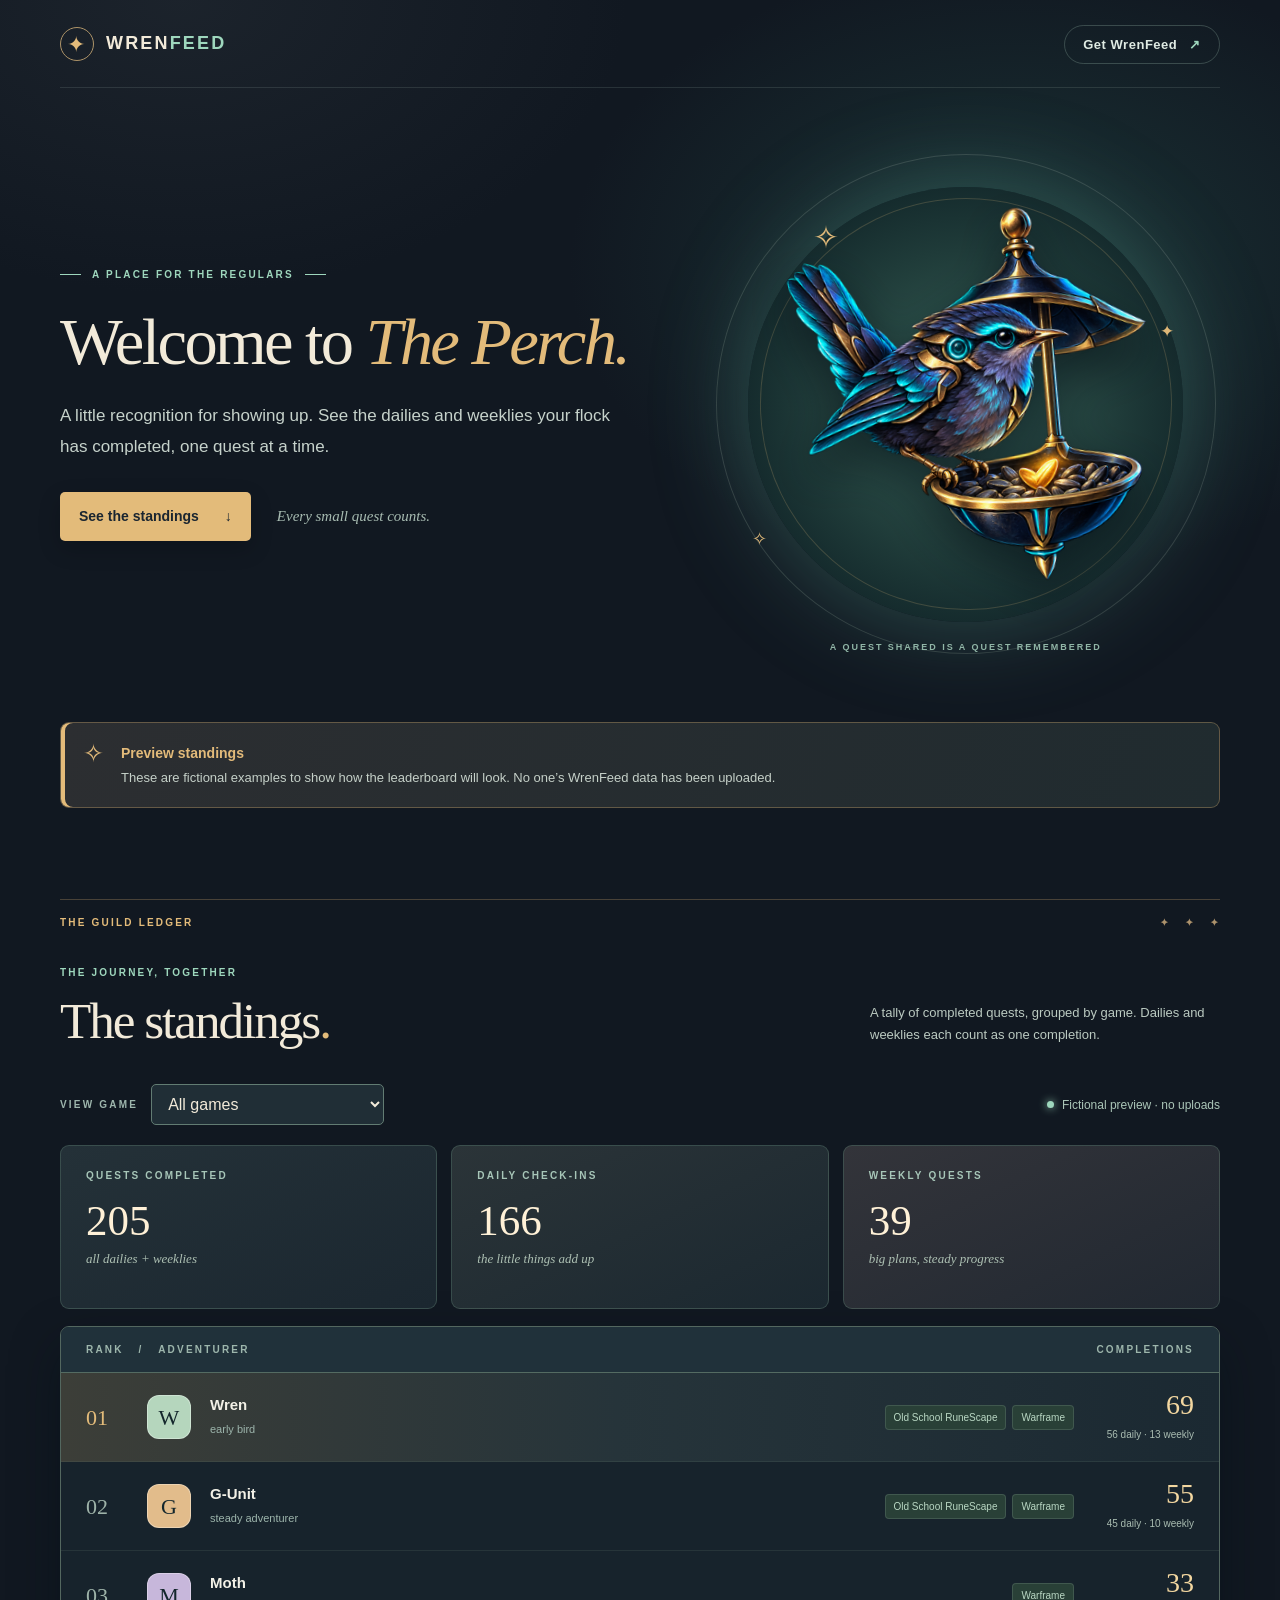
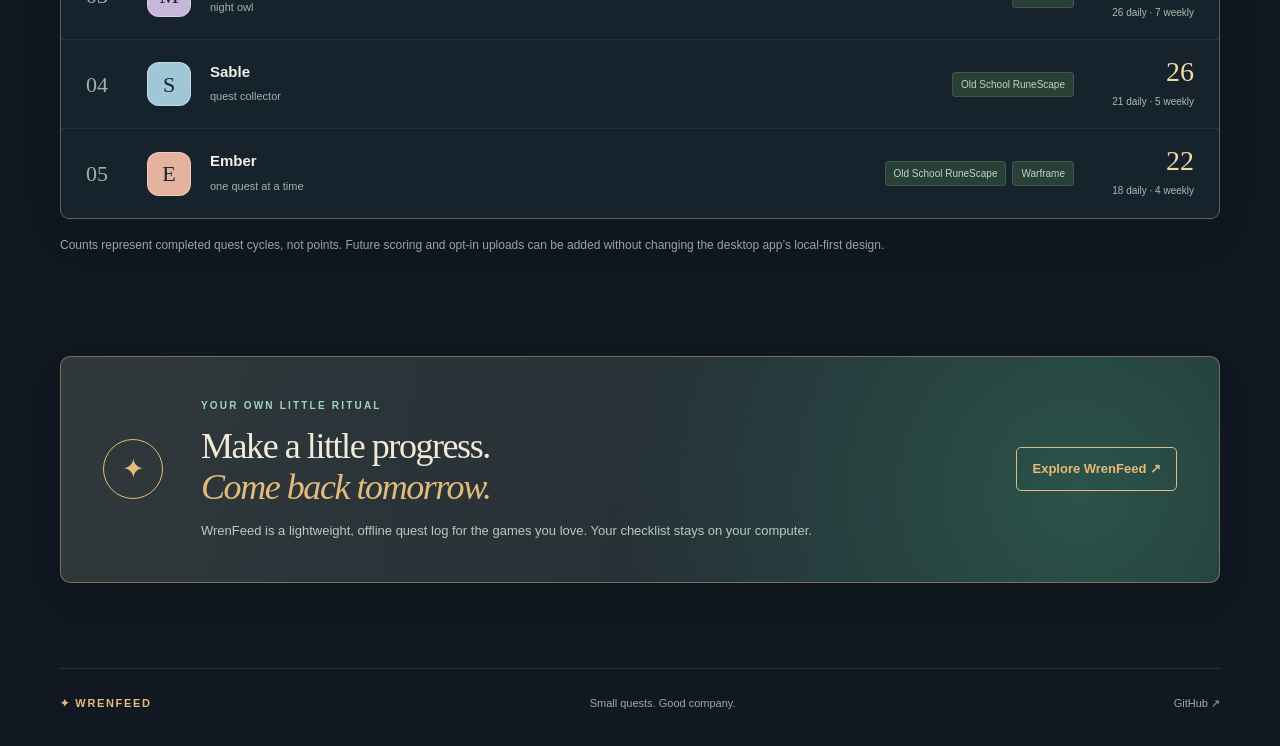
==== docs/index.html @ c94e25f7 "Add WrenFeed leaderboard preview site" ====
<!doctype html>
<html lang="en">
<head>
  <meta charset="utf-8">
  <meta name="viewport" content="width=device-width, initial-scale=1">
  <meta name="theme-color" content="#111821">
  <meta name="description" content="The WrenFeed community leaderboard: a little recognition for showing up to your games.">
  <title>The Perch · WrenFeed Leaderboard</title>
  <link rel="icon" href="assets/wrenfeed-icon.png" type="image/png">
  <link rel="stylesheet" href="assets/style.css">
  <script src="assets/app.js" defer></script>
</head>
<body>
  <div class="sky-glow" aria-hidden="true"></div>
  <div class="page-shell">
    <header class="site-header">
      <a class="brand" href="./" aria-label="WrenFeed leaderboard home">
        <span class="brand-mark">✦</span><span>WREN<span class="brand-accent">FEED</span></span>
      </a>
      <nav aria-label="Main navigation">
        <a class="nav-link" href="https://github.com/NullWren/DailyQuest">Get WrenFeed <span aria-hidden="true">↗</span></a>
      </nav>
    </header>

    <main>
      <section class="hero" aria-labelledby="hero-title">
        <div class="hero-copy">
          <p class="eyebrow"><span class="eyebrow-line"></span> A PLACE FOR THE REGULARS <span class="eyebrow-line"></span></p>
          <h1 id="hero-title">Welcome to <em>The Perch.</em></h1>
          <p class="hero-lede">A little recognition for showing up. See the dailies and weeklies your flock has completed, one quest at a time.</p>
          <div class="hero-actions">
            <a class="primary-link" href="#standings">See the standings <span aria-hidden="true">↓</span></a>
            <span class="hero-aside">Every small quest counts.</span>
          </div>
        </div>
        <div class="hero-art" aria-hidden="true">
          <div class="art-orbit orbit-one"></div><div class="art-orbit orbit-two"></div>
          <span class="art-star star-one">✧</span><span class="art-star star-two">✦</span><span class="art-star star-three">✧</span>
          <img src="assets/wrenfeed-icon.png" alt="" width="340" height="336">
          <span class="art-caption">A QUEST SHARED IS A QUEST REMEMBERED</span>
        </div>
      </section>

      <section class="preview-notice" id="preview-notice" role="status" hidden>
        <span class="notice-icon" aria-hidden="true">✧</span>
        <div><strong>Preview standings</strong><p>These are fictional examples to show how the leaderboard will look. No one’s WrenFeed data has been uploaded.</p></div>
      </section>

      <section class="board-section" id="standings" aria-labelledby="board-title">
        <div class="section-topline"><span>THE GUILD LEDGER</span><span class="section-topline-end">✦ &nbsp; ✦ &nbsp; ✦</span></div>
        <div class="section-heading">
          <div><p class="kicker">THE JOURNEY, TOGETHER</p><h2 id="board-title">The standings<span class="heading-dot">.</span></h2></div>
          <p class="section-intro">A tally of completed quests, grouped by game. Dailies and weeklies each count as one completion.</p>
        </div>

        <div class="board-toolbar">
          <div class="filter-wrap"><label for="game-filter">VIEW GAME</label><select id="game-filter" aria-label="Filter standings by game"><option value="all">All games</option></select></div>
          <div class="board-status"><span class="status-light" aria-hidden="true"></span><span id="board-status-text">Loading standings…</span></div>
        </div>

        <div class="summary-grid" aria-label="Leaderboard totals">
          <div class="stat-card"><span class="stat-label">QUESTS COMPLETED</span><strong id="total-quests">—</strong><span class="stat-foot">all dailies + weeklies</span></div>
          <div class="stat-card"><span class="stat-label">DAILY CHECK-INS</span><strong id="total-daily">—</strong><span class="stat-foot">the little things add up</span></div>
          <div class="stat-card"><span class="stat-label">WEEKLY QUESTS</span><strong id="total-weekly">—</strong><span class="stat-foot">big plans, steady progress</span></div>
        </div>

        <div class="leaderboard-frame">
          <div class="frame-header"><span>RANK &nbsp; / &nbsp; ADVENTURER</span><span>COMPLETIONS</span></div>
          <ol class="leaderboard" id="leaderboard" aria-label="Player rankings"></ol>
          <div class="empty-state" id="empty-state" hidden><span aria-hidden="true">✦</span><h3>The perch is quiet for now.</h3><p>No scores have been shared yet. The first adventurer will have the whole board to explore.</p></div>
        </div>
        <p class="board-footnote">Counts represent completed quest cycles, not points. Future scoring and opt-in uploads can be added without changing the desktop app’s local-first design.</p>
      </section>

      <section class="closing-card" aria-labelledby="closing-title"><div class="closing-icon" aria-hidden="true">✦</div><div><p class="kicker">YOUR OWN LITTLE RITUAL</p><h2 id="closing-title">Make a little progress.<br><em>Come back tomorrow.</em></h2><p>WrenFeed is a lightweight, offline quest log for the games you love. Your checklist stays on your computer.</p></div><a class="closing-link" href="https://github.com/NullWren/DailyQuest">Explore WrenFeed <span aria-hidden="true">↗</span></a></section>
    </main>
    <footer><span>✦ WRENFEED</span><span>Small quests. Good company.</span><a href="https://github.com/NullWren/DailyQuest">GitHub ↗</a></footer>
  </div>
</body>
</html>
---- docs/assets/style.css ----
:root{color-scheme:dark;--bg:#111821;--panel:#19222d;--panel-light:#1e2b35;--line:#35444b;--cream:#f2ead9;--muted:#aebbb8;--gold:#e3bb7a;--mint:#9ed7bd;--teal:#3d877e}
*{box-sizing:border-box}html{scroll-behavior:smooth}body{margin:0;background:var(--bg);color:var(--cream);font-family:Segoe UI,Tahoma,Geneva,Verdana,sans-serif;line-height:1.5;overflow-x:hidden}button,select{font:inherit}a{color:inherit;text-decoration:none}a:focus-visible,select:focus-visible{outline:2px solid var(--mint);outline-offset:4px}[hidden]{display:none!important}
.sky-glow{position:absolute;inset:0 0 auto;height:720px;pointer-events:none;background:radial-gradient(ellipse 48% 60% at 79% 37%,#244e4a80,transparent 72%),radial-gradient(ellipse 48% 56% at 14% 0%,#333b4350,transparent 73%);z-index:-1}.page-shell{max-width:1240px;padding:0 40px;margin:auto}.site-header{height:88px;display:flex;align-items:center;justify-content:space-between;border-bottom:1px solid #82948d36}.brand{display:inline-flex;align-items:center;gap:12px;font-size:18px;font-weight:800;letter-spacing:.12em}.brand-mark{color:var(--gold);border:1px solid #ad9368;width:34px;height:34px;display:grid;place-items:center;border-radius:50%;font-size:22px;font-weight:400}.brand-accent{color:var(--mint)}.nav-link{font-size:13px;font-weight:700;color:#dfebe3;letter-spacing:.04em;border:1px solid #6c857e70;border-radius:100px;padding:11px 18px;transition:background .2s,border-color .2s}.nav-link:hover{background:#2a4643;border-color:var(--mint)}.nav-link span{color:var(--mint);margin-left:8px}
.hero{min-height:600px;display:grid;grid-template-columns:1.1fr .9fr;align-items:center;gap:30px;padding:66px 0 55px}.eyebrow,.kicker,.section-topline,.stat-label,.frame-header,.filter-wrap label,.art-caption{font-size:10px;letter-spacing:.22em;font-weight:800}.eyebrow{color:var(--mint);display:flex;align-items:center;gap:11px;margin:0 0 24px}.eyebrow-line{display:inline-block;width:21px;height:1px;background:var(--mint)}h1,h2,h3,p{margin-top:0}h1,h2,.closing-card h2{font-family:Georgia,'Times New Roman',serif;font-weight:400}h1{font-size:clamp(50px,5.2vw,75px);line-height:1.07;letter-spacing:-.04em;max-width:700px;margin-bottom:24px}h1 em,.closing-card em{color:var(--gold);font-style:italic}.hero-lede{font-size:17px;line-height:1.8;color:#c6d2cb;max-width:550px;margin-bottom:30px}.hero-actions{display:flex;align-items:center;gap:26px;flex-wrap:wrap}.primary-link{display:inline-flex;align-items:center;gap:26px;border-radius:5px;background:var(--gold);color:#1a2530;padding:14px 19px;font-size:14px;font-weight:800;box-shadow:0 8px 22px #0003;transition:transform .2s,background .2s}.primary-link:hover{transform:translateY(-3px);background:#f0ca8d}.hero-aside{font-family:Georgia,serif;font-style:italic;color:#a7bbb1;font-size:15px}
.hero-art{height:500px;position:relative;display:flex;align-items:center;justify-content:center;isolation:isolate}.hero-art:before{content:"";position:absolute;width:min(88%,435px);aspect-ratio:1;border-radius:50%;background:radial-gradient(circle,#35625a 0%,#24433f 40%,#152b2d 71%,transparent 72%);box-shadow:0 0 95px #5ead9860;z-index:-1}.hero-art img{width:min(85%,395px);height:auto;filter:drop-shadow(0 20px 23px #040b1190);transform:rotate(-5deg);animation:float 6s ease-in-out infinite}.art-orbit{position:absolute;border:1px solid #abbdab32;border-radius:50%;width:100%;max-width:500px;aspect-ratio:1;transform:rotate(-14deg)}.orbit-two{width:81%;border-color:#e3bb7a34;transform:rotate(19deg)}.art-star{position:absolute;color:var(--gold);font-size:31px}.star-one{top:61px;left:20%}.star-two{right:9%;top:33%;font-size:17px}.star-three{bottom:101px;left:8%;font-size:18px}.art-caption{position:absolute;bottom:0;color:#91b6a7;white-space:nowrap;font-size:9px}
.preview-notice{display:flex;gap:17px;align-items:flex-start;border:1px solid #aa8f6173;background:linear-gradient(110deg,#2c2e31,#202b2f);border-radius:9px;padding:18px 22px;margin:13px 0 91px;box-shadow:inset 4px 0 var(--gold)}.notice-icon{color:var(--gold);font-size:25px;line-height:1}.preview-notice strong{font-size:14px;color:var(--gold)}.preview-notice p{font-size:13px;color:#c5d0c8;margin:3px 0 0;line-height:1.6}
.board-section{padding:0 0 100px;scroll-margin-top:30px}.section-topline{display:flex;justify-content:space-between;color:var(--gold);border-top:1px solid #947b576c;padding-top:15px}.section-topline-end{color:#ad926c}.section-heading{display:flex;justify-content:space-between;align-items:end;gap:30px;margin:35px 0}.kicker{color:var(--mint);margin-bottom:13px}h2{font-size:clamp(38px,4vw,58px);letter-spacing:-.04em;line-height:1.1;margin-bottom:0}.heading-dot{color:var(--gold)}.section-intro{font-size:13px;color:#bbcac1;max-width:350px;margin:0 0 4px;line-height:1.65}.board-toolbar{display:flex;align-items:center;justify-content:space-between;gap:24px;margin:0 0 20px}.filter-wrap{display:flex;align-items:center;gap:13px}.filter-wrap label{color:#9eb6ad;white-space:nowrap}.filter-wrap select{min-width:200px;background:#202e36;color:var(--cream);border:1px solid #627c73;border-radius:5px;padding:10px 32px 10px 12px;cursor:pointer}.board-status{display:flex;align-items:center;gap:8px;color:#abc6b8;font-size:12px}.status-light{width:7px;height:7px;border-radius:50%;background:var(--mint);box-shadow:0 0 8px #9ed7bd}
.summary-grid{display:grid;grid-template-columns:repeat(3,1fr);gap:14px;margin-bottom:17px}.stat-card{background:linear-gradient(155deg,#243138,#1b2730);border:1px solid #5571667d;border-radius:9px;min-height:164px;padding:22px 25px;display:flex;flex-direction:column}.stat-card:nth-child(2){background:linear-gradient(155deg,#2b3438,#1b2830)}.stat-card:nth-child(3){background:linear-gradient(155deg,#33343a,#212831)}.stat-label{color:#a7c6b8}.stat-card strong{font-family:Georgia,serif;font-weight:400;font-size:43px;line-height:1.2;margin:12px 0 2px;color:#fff1d7}.stat-foot{font-family:Georgia,serif;font-size:13px;font-style:italic;color:#adc0b3}
.leaderboard-frame{border:1px solid #53675f;border-radius:9px;background:#17232c;overflow:hidden;box-shadow:0 20px 50px #060e1666}.frame-header{display:flex;justify-content:space-between;padding:15px 25px;color:#9db6ac;background:#20313a;border-bottom:1px solid #546b62}.leaderboard{list-style:none;margin:0;padding:0}.leaderboard li{display:grid;grid-template-columns:46px 48px minmax(180px,1fr) minmax(150px,auto) 105px;align-items:center;gap:15px;min-height:89px;padding:15px 25px;border-bottom:1px solid #566a603d;transition:background .2s}.leaderboard li:last-child{border-bottom:0}.leaderboard li:hover{background:#23343a}.leaderboard li:first-child{background:linear-gradient(90deg,#3c3e38 0%,#26343a 48%,#1b2932 100%)}.leaderboard li:first-child:hover{background:linear-gradient(90deg,#4a483a 0%,#2d3e41 48%,#24343b 100%)}.rank{font-family:Georgia,serif;font-size:22px;color:#9eb3a9}.leaderboard li:first-child .rank{color:var(--gold)}.player-avatar{width:44px;height:44px;border-radius:12px;display:grid;place-items:center;font-family:Georgia,serif;font-size:22px;color:#13262c;border:1px solid #ffffff55}.player-name{font-weight:750;color:#f3f1e7;font-size:15px;display:block}.player-tag{font-size:11px;color:#9cb4ab}.game-chips{display:flex;flex-wrap:wrap;gap:6px;justify-content:flex-end}.game-chip{border:1px solid #627b7166;background:#294037;color:#b9d7c3;padding:4px 8px;border-radius:4px;font-size:10px;white-space:nowrap}.score{text-align:right}.score strong{display:block;font:28px/1.1 Georgia,serif;color:#f3d7a0}.score span{font-size:10px;color:#a9bcb1;white-space:nowrap}.empty-state{text-align:center;padding:58px 25px 65px}.empty-state>span{font-size:32px;color:var(--gold)}.empty-state h3{font:28px Georgia,serif;margin:9px 0}.empty-state p{font-size:13px;color:var(--muted);max-width:400px;margin:auto;line-height:1.7}.board-footnote{color:#91a9a0;font-size:12px;line-height:1.7;margin:16px 0 0}
.closing-card{border:1px solid #bb9b6d8c;background:radial-gradient(circle at 88% 60%,#2b534a 0%,transparent 45%),linear-gradient(100deg,#30383b,#1d2a32);border-radius:10px;display:grid;grid-template-columns:76px 1fr auto;align-items:center;gap:22px;padding:41px 42px;margin:0 0 85px;box-shadow:0 16px 40px #07111866}.closing-icon{width:60px;height:60px;border:1px solid var(--gold);border-radius:50%;display:grid;place-items:center;color:var(--gold);font-size:27px}.closing-card h2{font-size:36px;line-height:1.15;margin-bottom:13px}.closing-card p:last-child{font-size:13px;color:#bac9c2;margin-bottom:0}.closing-link{border:1px solid var(--gold);color:var(--gold);border-radius:5px;padding:11px 15px;font-size:13px;font-weight:700;white-space:nowrap;transition:background .2s}.closing-link:hover{background:#e3bb7a22}footer{display:flex;justify-content:space-between;gap:20px;padding:26px 0 35px;border-top:1px solid #82948d36;color:#98afa4;font-size:11px}footer span:first-child{color:var(--gold);font-weight:800;letter-spacing:.15em}footer a:hover{color:var(--gold)}
@keyframes float{50%{transform:translateY(-10px) rotate(-3deg)}}
@media(max-width:900px){.hero{grid-template-columns:1fr .8fr;min-height:510px}.hero-art{height:370px}.section-heading{align-items:start}.leaderboard li{grid-template-columns:32px 43px minmax(150px,1fr) 90px}.game-chips{display:none}.closing-card{grid-template-columns:50px 1fr}.closing-icon{width:48px;height:48px}.closing-link{grid-column:2;justify-self:start}}
@media(max-width:680px){.page-shell{padding:0 20px}.site-header{height:69px}.brand{font-size:14px;gap:8px}.brand-mark{width:29px;height:29px;font-size:18px}.nav-link{font-size:11px;padding:8px 10px}.hero{display:flex;flex-direction:column;align-items:stretch;gap:0;padding:62px 0 48px}.hero-copy{text-align:center}.eyebrow{justify-content:center;font-size:9px}.hero-lede{font-size:15px;line-height:1.65;margin-left:auto;margin-right:auto}.hero-actions{justify-content:center}.hero-art{height:335px;width:100%;max-width:420px;margin:20px auto 0}.hero-art img{width:74%}.art-caption{font-size:8px;bottom:0}.preview-notice{margin:0 0 67px}.section-heading{display:block;margin:30px 0 24px}.section-intro{margin-top:14px;max-width:unset}.board-toolbar{align-items:flex-start;flex-direction:column;gap:14px}.summary-grid{gap:8px}.stat-card{min-height:128px;padding:13px 11px}.stat-label{font-size:8px;letter-spacing:.1em}.stat-card strong{font-size:31px;margin-top:12px}.stat-foot{font-size:10px}.frame-header{font-size:9px;padding:12px 14px}.leaderboard li{grid-template-columns:24px 38px minmax(105px,1fr) 74px;gap:8px;padding:12px 13px;min-height:72px}.player-avatar{width:36px;height:36px;border-radius:10px;font-size:18px}.player-name{font-size:13px}.player-tag{font-size:9px}.rank{font-size:18px}.score strong{font-size:23px}.score span{font-size:8px}.board-section{padding-bottom:75px}.closing-card{display:block;padding:28px}.closing-icon{margin-bottom:22px}.closing-card h2{font-size:30px}.closing-link{display:inline-block;margin-top:22px}.closing-card{margin-bottom:55px}footer{flex-wrap:wrap}footer span:nth-child(2){display:none}}
@media(max-width:380px){.hero-aside{display:none}.summary-grid{grid-template-columns:1fr 1fr}.stat-card:first-child{grid-column:1/-1;min-height:110px}.stat-card:first-child strong{margin:3px 0}.filter-wrap{width:100%;justify-content:space-between}.filter-wrap select{min-width:0;width:65%}}
@media(prefers-reduced-motion:reduce){html{scroll-behavior:auto}.hero-art img{animation:none}*,*:before,*:after{transition-duration:.01ms!important}}
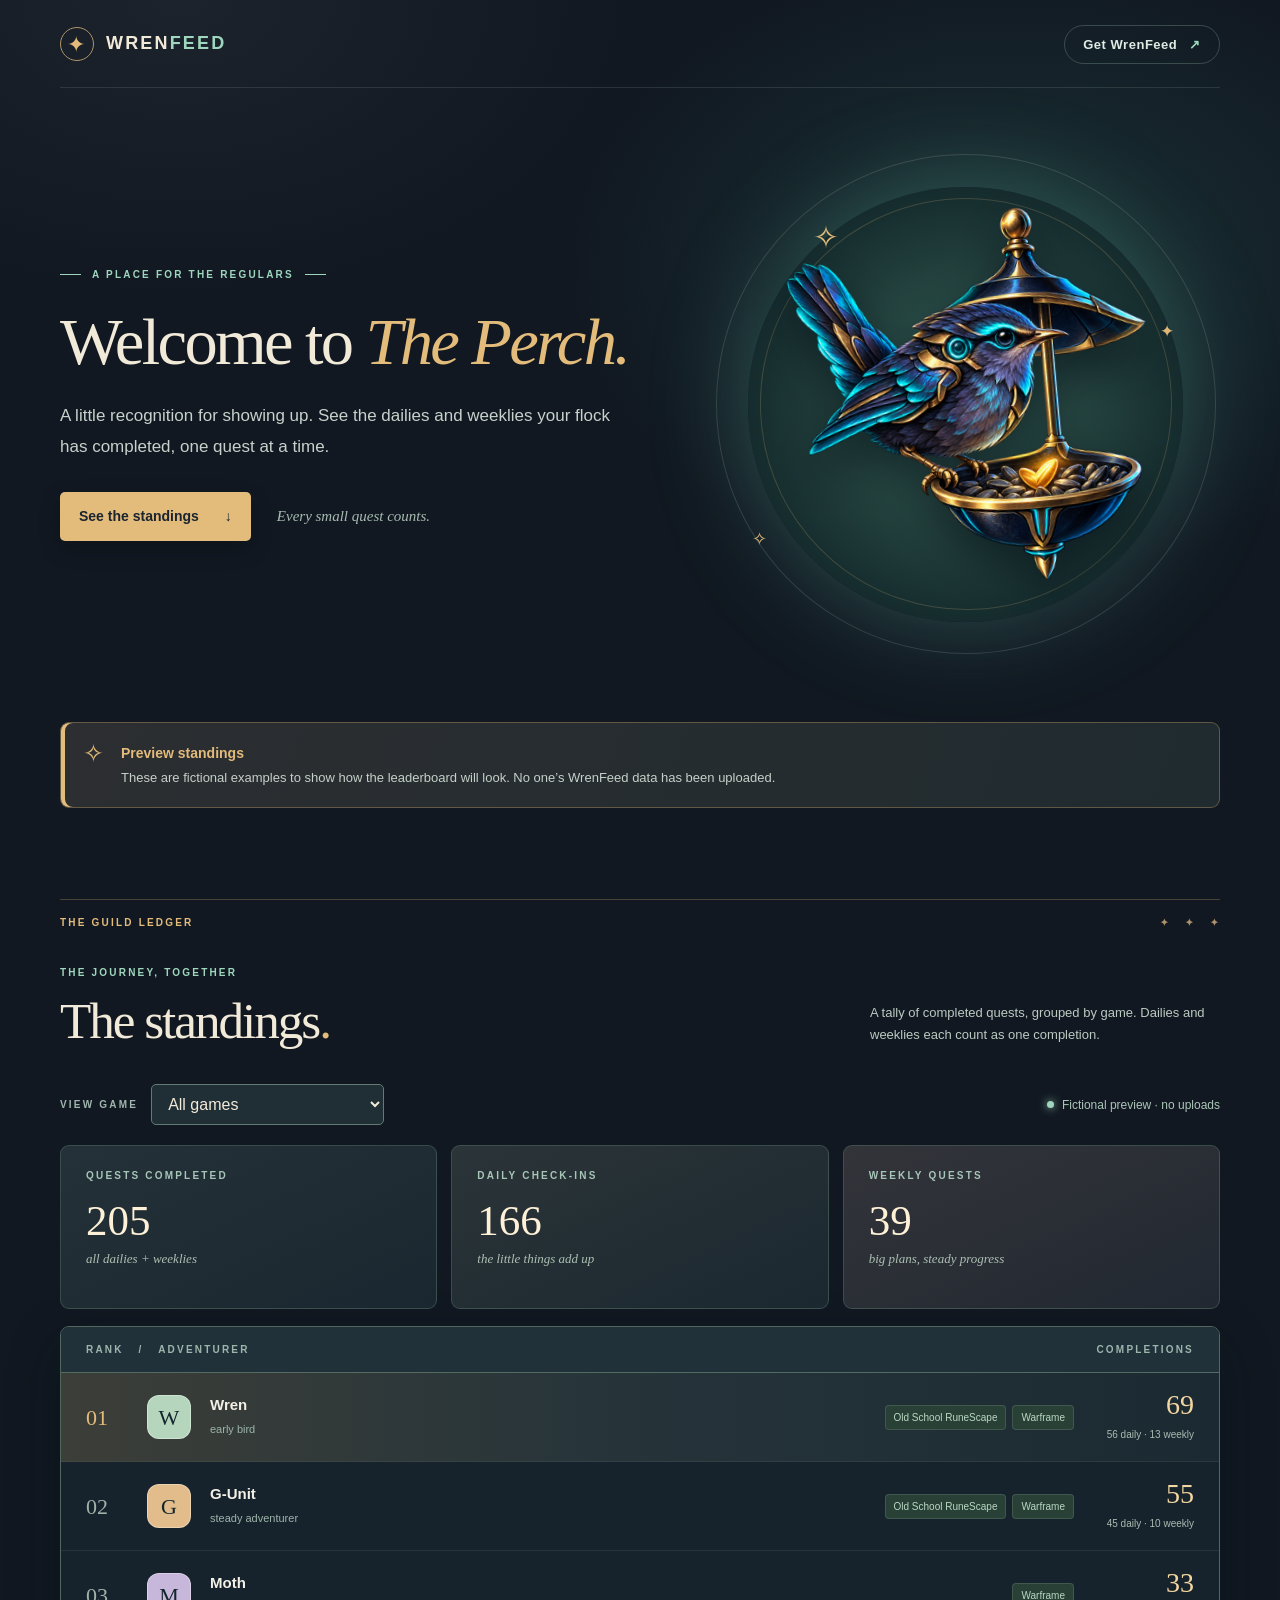
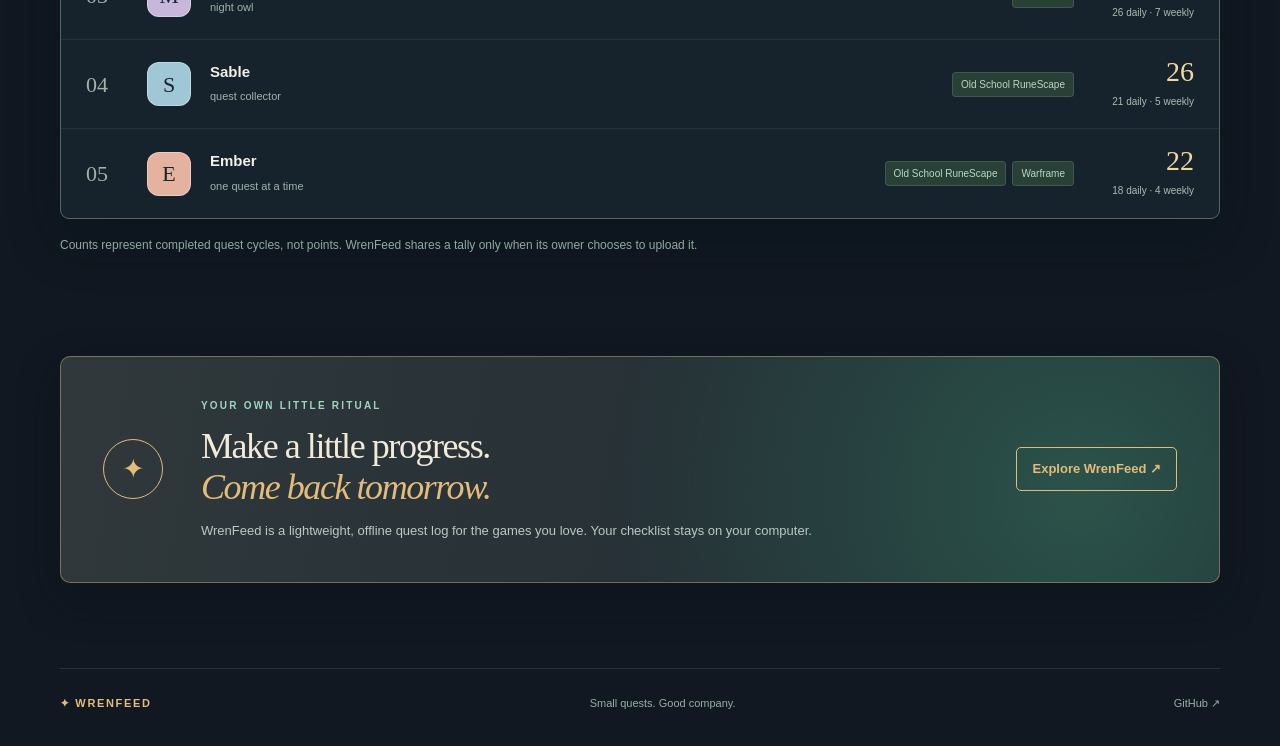
==== commit c5c5571e: "Add optional leaderboard uploads and two themes" ====
--- a/docs/index.html
+++ b/docs/index.html
@@ -18,7 +18,7 @@
         <span class="brand-mark">✦</span><span>WREN<span class="brand-accent">FEED</span></span>
       </a>
       <nav aria-label="Main navigation">
-        <a class="nav-link" href="https://github.com/NullWren/DailyQuest">Get WrenFeed <span aria-hidden="true">↗</span></a>
+        <a class="nav-link" href="https://github.com/NullWren/WrenFeed">Get WrenFeed <span aria-hidden="true">↗</span></a>
       </nav>
     </header>
 
@@ -37,7 +37,6 @@
           <div class="art-orbit orbit-one"></div><div class="art-orbit orbit-two"></div>
           <span class="art-star star-one">✧</span><span class="art-star star-two">✦</span><span class="art-star star-three">✧</span>
           <img src="assets/wrenfeed-icon.png" alt="" width="340" height="336">
-          <span class="art-caption">A QUEST SHARED IS A QUEST REMEMBERED</span>
         </div>
       </section>
 
@@ -69,12 +68,12 @@
           <ol class="leaderboard" id="leaderboard" aria-label="Player rankings"></ol>
           <div class="empty-state" id="empty-state" hidden><span aria-hidden="true">✦</span><h3>The perch is quiet for now.</h3><p>No scores have been shared yet. The first adventurer will have the whole board to explore.</p></div>
         </div>
-        <p class="board-footnote">Counts represent completed quest cycles, not points. Future scoring and opt-in uploads can be added without changing the desktop app’s local-first design.</p>
+        <p class="board-footnote">Counts represent completed quest cycles, not points. WrenFeed shares a tally only when its owner chooses to upload it.</p>
       </section>
 
-      <section class="closing-card" aria-labelledby="closing-title"><div class="closing-icon" aria-hidden="true">✦</div><div><p class="kicker">YOUR OWN LITTLE RITUAL</p><h2 id="closing-title">Make a little progress.<br><em>Come back tomorrow.</em></h2><p>WrenFeed is a lightweight, offline quest log for the games you love. Your checklist stays on your computer.</p></div><a class="closing-link" href="https://github.com/NullWren/DailyQuest">Explore WrenFeed <span aria-hidden="true">↗</span></a></section>
+      <section class="closing-card" aria-labelledby="closing-title"><div class="closing-icon" aria-hidden="true">✦</div><div><p class="kicker">YOUR OWN LITTLE RITUAL</p><h2 id="closing-title">Make a little progress.<br><em>Come back tomorrow.</em></h2><p>WrenFeed is a lightweight, offline quest log for the games you love. Your checklist stays on your computer.</p></div><a class="closing-link" href="https://github.com/NullWren/WrenFeed">Explore WrenFeed <span aria-hidden="true">↗</span></a></section>
     </main>
-    <footer><span>✦ WRENFEED</span><span>Small quests. Good company.</span><a href="https://github.com/NullWren/DailyQuest">GitHub ↗</a></footer>
+    <footer><span>✦ WRENFEED</span><span>Small quests. Good company.</span><a href="https://github.com/NullWren/WrenFeed">GitHub ↗</a></footer>
   </div>
 </body>
 </html>
--- a/docs/assets/style.css
+++ b/docs/assets/style.css
@@ -2,7 +2,7 @@
 *{box-sizing:border-box}html{scroll-behavior:smooth}body{margin:0;background:var(--bg);color:var(--cream);font-family:Segoe UI,Tahoma,Geneva,Verdana,sans-serif;line-height:1.5;overflow-x:hidden}button,select{font:inherit}a{color:inherit;text-decoration:none}a:focus-visible,select:focus-visible{outline:2px solid var(--mint);outline-offset:4px}[hidden]{display:none!important}
 .sky-glow{position:absolute;inset:0 0 auto;height:720px;pointer-events:none;background:radial-gradient(ellipse 48% 60% at 79% 37%,#244e4a80,transparent 72%),radial-gradient(ellipse 48% 56% at 14% 0%,#333b4350,transparent 73%);z-index:-1}.page-shell{max-width:1240px;padding:0 40px;margin:auto}.site-header{height:88px;display:flex;align-items:center;justify-content:space-between;border-bottom:1px solid #82948d36}.brand{display:inline-flex;align-items:center;gap:12px;font-size:18px;font-weight:800;letter-spacing:.12em}.brand-mark{color:var(--gold);border:1px solid #ad9368;width:34px;height:34px;display:grid;place-items:center;border-radius:50%;font-size:22px;font-weight:400}.brand-accent{color:var(--mint)}.nav-link{font-size:13px;font-weight:700;color:#dfebe3;letter-spacing:.04em;border:1px solid #6c857e70;border-radius:100px;padding:11px 18px;transition:background .2s,border-color .2s}.nav-link:hover{background:#2a4643;border-color:var(--mint)}.nav-link span{color:var(--mint);margin-left:8px}
 .hero{min-height:600px;display:grid;grid-template-columns:1.1fr .9fr;align-items:center;gap:30px;padding:66px 0 55px}.eyebrow,.kicker,.section-topline,.stat-label,.frame-header,.filter-wrap label,.art-caption{font-size:10px;letter-spacing:.22em;font-weight:800}.eyebrow{color:var(--mint);display:flex;align-items:center;gap:11px;margin:0 0 24px}.eyebrow-line{display:inline-block;width:21px;height:1px;background:var(--mint)}h1,h2,h3,p{margin-top:0}h1,h2,.closing-card h2{font-family:Georgia,'Times New Roman',serif;font-weight:400}h1{font-size:clamp(50px,5.2vw,75px);line-height:1.07;letter-spacing:-.04em;max-width:700px;margin-bottom:24px}h1 em,.closing-card em{color:var(--gold);font-style:italic}.hero-lede{font-size:17px;line-height:1.8;color:#c6d2cb;max-width:550px;margin-bottom:30px}.hero-actions{display:flex;align-items:center;gap:26px;flex-wrap:wrap}.primary-link{display:inline-flex;align-items:center;gap:26px;border-radius:5px;background:var(--gold);color:#1a2530;padding:14px 19px;font-size:14px;font-weight:800;box-shadow:0 8px 22px #0003;transition:transform .2s,background .2s}.primary-link:hover{transform:translateY(-3px);background:#f0ca8d}.hero-aside{font-family:Georgia,serif;font-style:italic;color:#a7bbb1;font-size:15px}
-.hero-art{height:500px;position:relative;display:flex;align-items:center;justify-content:center;isolation:isolate}.hero-art:before{content:"";position:absolute;width:min(88%,435px);aspect-ratio:1;border-radius:50%;background:radial-gradient(circle,#35625a 0%,#24433f 40%,#152b2d 71%,transparent 72%);box-shadow:0 0 95px #5ead9860;z-index:-1}.hero-art img{width:min(85%,395px);height:auto;filter:drop-shadow(0 20px 23px #040b1190);transform:rotate(-5deg);animation:float 6s ease-in-out infinite}.art-orbit{position:absolute;border:1px solid #abbdab32;border-radius:50%;width:100%;max-width:500px;aspect-ratio:1;transform:rotate(-14deg)}.orbit-two{width:81%;border-color:#e3bb7a34;transform:rotate(19deg)}.art-star{position:absolute;color:var(--gold);font-size:31px}.star-one{top:61px;left:20%}.star-two{right:9%;top:33%;font-size:17px}.star-three{bottom:101px;left:8%;font-size:18px}.art-caption{position:absolute;bottom:0;color:#91b6a7;white-space:nowrap;font-size:9px}
+.hero-art{height:500px;position:relative;display:flex;align-items:center;justify-content:center;isolation:isolate}.hero-art:before{content:"";position:absolute;width:min(88%,435px);aspect-ratio:1;border-radius:50%;background:radial-gradient(circle,#35625a 0%,#24433f 40%,#152b2d 71%,transparent 72%);box-shadow:0 0 95px #5ead9860;z-index:-1}.hero-art img{width:min(85%,395px);height:auto;filter:drop-shadow(0 20px 23px #040b1190);transform:rotate(-5deg);animation:float 6s ease-in-out infinite}.art-orbit{position:absolute;border:1px solid #abbdab32;border-radius:50%;width:100%;max-width:500px;aspect-ratio:1;transform:rotate(-14deg)}.orbit-two{width:81%;border-color:#e3bb7a34;transform:rotate(19deg)}.art-star{position:absolute;color:var(--gold);font-size:31px}.star-one{top:61px;left:20%}.star-two{right:9%;top:33%;font-size:17px}.star-three{bottom:101px;left:8%;font-size:18px}
 .preview-notice{display:flex;gap:17px;align-items:flex-start;border:1px solid #aa8f6173;background:linear-gradient(110deg,#2c2e31,#202b2f);border-radius:9px;padding:18px 22px;margin:13px 0 91px;box-shadow:inset 4px 0 var(--gold)}.notice-icon{color:var(--gold);font-size:25px;line-height:1}.preview-notice strong{font-size:14px;color:var(--gold)}.preview-notice p{font-size:13px;color:#c5d0c8;margin:3px 0 0;line-height:1.6}
 .board-section{padding:0 0 100px;scroll-margin-top:30px}.section-topline{display:flex;justify-content:space-between;color:var(--gold);border-top:1px solid #947b576c;padding-top:15px}.section-topline-end{color:#ad926c}.section-heading{display:flex;justify-content:space-between;align-items:end;gap:30px;margin:35px 0}.kicker{color:var(--mint);margin-bottom:13px}h2{font-size:clamp(38px,4vw,58px);letter-spacing:-.04em;line-height:1.1;margin-bottom:0}.heading-dot{color:var(--gold)}.section-intro{font-size:13px;color:#bbcac1;max-width:350px;margin:0 0 4px;line-height:1.65}.board-toolbar{display:flex;align-items:center;justify-content:space-between;gap:24px;margin:0 0 20px}.filter-wrap{display:flex;align-items:center;gap:13px}.filter-wrap label{color:#9eb6ad;white-space:nowrap}.filter-wrap select{min-width:200px;background:#202e36;color:var(--cream);border:1px solid #627c73;border-radius:5px;padding:10px 32px 10px 12px;cursor:pointer}.board-status{display:flex;align-items:center;gap:8px;color:#abc6b8;font-size:12px}.status-light{width:7px;height:7px;border-radius:50%;background:var(--mint);box-shadow:0 0 8px #9ed7bd}
 .summary-grid{display:grid;grid-template-columns:repeat(3,1fr);gap:14px;margin-bottom:17px}.stat-card{background:linear-gradient(155deg,#243138,#1b2730);border:1px solid #5571667d;border-radius:9px;min-height:164px;padding:22px 25px;display:flex;flex-direction:column}.stat-card:nth-child(2){background:linear-gradient(155deg,#2b3438,#1b2830)}.stat-card:nth-child(3){background:linear-gradient(155deg,#33343a,#212831)}.stat-label{color:#a7c6b8}.stat-card strong{font-family:Georgia,serif;font-weight:400;font-size:43px;line-height:1.2;margin:12px 0 2px;color:#fff1d7}.stat-foot{font-family:Georgia,serif;font-size:13px;font-style:italic;color:#adc0b3}
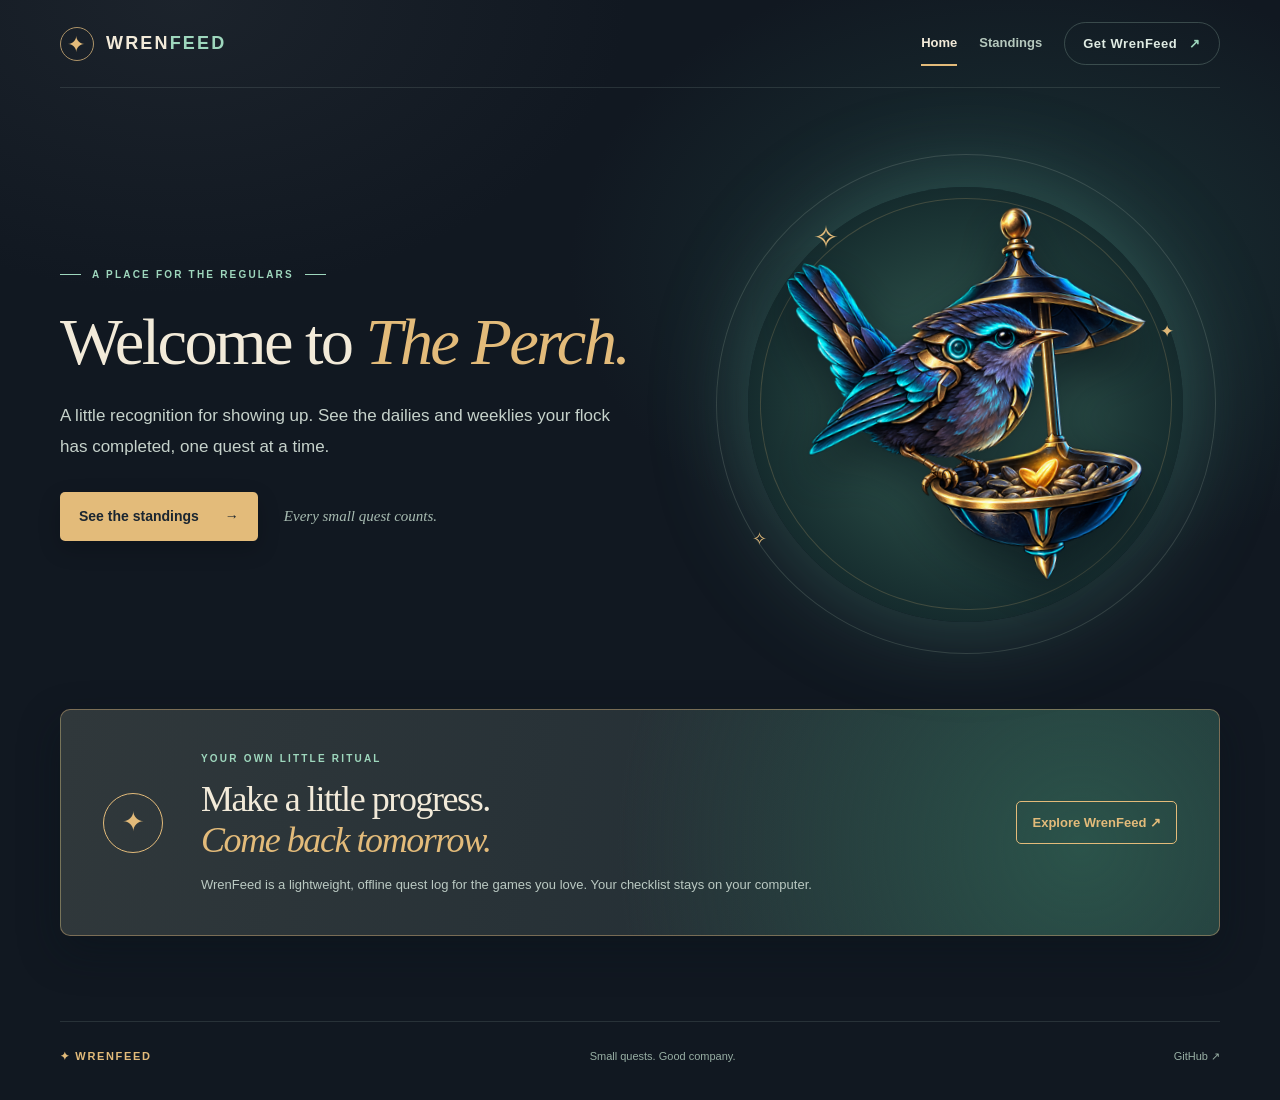
==== commit e75c5a3b: "Separate homepage and standings; simplify public guide" ====
--- a/docs/index.html
+++ b/docs/index.html
@@ -8,7 +8,6 @@
   <title>The Perch · WrenFeed Leaderboard</title>
   <link rel="icon" href="assets/wrenfeed-icon.png" type="image/png">
   <link rel="stylesheet" href="assets/style.css">
-  <script src="assets/app.js" defer></script>
 </head>
 <body>
   <div class="sky-glow" aria-hidden="true"></div>
@@ -18,6 +17,8 @@
         <span class="brand-mark">✦</span><span>WREN<span class="brand-accent">FEED</span></span>
       </a>
       <nav aria-label="Main navigation">
+        <a class="nav-tab active" href="./" aria-current="page">Home</a>
+        <a class="nav-tab" href="standings.html">Standings</a>
         <a class="nav-link" href="https://github.com/NullWren/WrenFeed">Get WrenFeed <span aria-hidden="true">↗</span></a>
       </nav>
     </header>
@@ -29,7 +30,7 @@
           <h1 id="hero-title">Welcome to <em>The Perch.</em></h1>
           <p class="hero-lede">A little recognition for showing up. See the dailies and weeklies your flock has completed, one quest at a time.</p>
           <div class="hero-actions">
-            <a class="primary-link" href="#standings">See the standings <span aria-hidden="true">↓</span></a>
+            <a class="primary-link" href="standings.html">See the standings <span aria-hidden="true">→</span></a>
             <span class="hero-aside">Every small quest counts.</span>
           </div>
         </div>
@@ -40,37 +41,6 @@
         </div>
       </section>
 
-      <section class="preview-notice" id="preview-notice" role="status" hidden>
-        <span class="notice-icon" aria-hidden="true">✧</span>
-        <div><strong>Preview standings</strong><p>These are fictional examples to show how the leaderboard will look. No one’s WrenFeed data has been uploaded.</p></div>
-      </section>
-
-      <section class="board-section" id="standings" aria-labelledby="board-title">
-        <div class="section-topline"><span>THE GUILD LEDGER</span><span class="section-topline-end">✦ &nbsp; ✦ &nbsp; ✦</span></div>
-        <div class="section-heading">
-          <div><p class="kicker">THE JOURNEY, TOGETHER</p><h2 id="board-title">The standings<span class="heading-dot">.</span></h2></div>
-          <p class="section-intro">A tally of completed quests, grouped by game. Dailies and weeklies each count as one completion.</p>
-        </div>
-
-        <div class="board-toolbar">
-          <div class="filter-wrap"><label for="game-filter">VIEW GAME</label><select id="game-filter" aria-label="Filter standings by game"><option value="all">All games</option></select></div>
-          <div class="board-status"><span class="status-light" aria-hidden="true"></span><span id="board-status-text">Loading standings…</span></div>
-        </div>
-
-        <div class="summary-grid" aria-label="Leaderboard totals">
-          <div class="stat-card"><span class="stat-label">QUESTS COMPLETED</span><strong id="total-quests">—</strong><span class="stat-foot">all dailies + weeklies</span></div>
-          <div class="stat-card"><span class="stat-label">DAILY CHECK-INS</span><strong id="total-daily">—</strong><span class="stat-foot">the little things add up</span></div>
-          <div class="stat-card"><span class="stat-label">WEEKLY QUESTS</span><strong id="total-weekly">—</strong><span class="stat-foot">big plans, steady progress</span></div>
-        </div>
-
-        <div class="leaderboard-frame">
-          <div class="frame-header"><span>RANK &nbsp; / &nbsp; ADVENTURER</span><span>COMPLETIONS</span></div>
-          <ol class="leaderboard" id="leaderboard" aria-label="Player rankings"></ol>
-          <div class="empty-state" id="empty-state" hidden><span aria-hidden="true">✦</span><h3>The perch is quiet for now.</h3><p>No scores have been shared yet. The first adventurer will have the whole board to explore.</p></div>
-        </div>
-        <p class="board-footnote">Counts represent completed quest cycles, not points. WrenFeed shares a tally only when its owner chooses to upload it.</p>
-      </section>
-
       <section class="closing-card" aria-labelledby="closing-title"><div class="closing-icon" aria-hidden="true">✦</div><div><p class="kicker">YOUR OWN LITTLE RITUAL</p><h2 id="closing-title">Make a little progress.<br><em>Come back tomorrow.</em></h2><p>WrenFeed is a lightweight, offline quest log for the games you love. Your checklist stays on your computer.</p></div><a class="closing-link" href="https://github.com/NullWren/WrenFeed">Explore WrenFeed <span aria-hidden="true">↗</span></a></section>
     </main>
     <footer><span>✦ WRENFEED</span><span>Small quests. Good company.</span><a href="https://github.com/NullWren/WrenFeed">GitHub ↗</a></footer>
--- a/docs/assets/style.css
+++ b/docs/assets/style.css
@@ -13,3 +13,5 @@
 @media(max-width:680px){.page-shell{padding:0 20px}.site-header{height:69px}.brand{font-size:14px;gap:8px}.brand-mark{width:29px;height:29px;font-size:18px}.nav-link{font-size:11px;padding:8px 10px}.hero{display:flex;flex-direction:column;align-items:stretch;gap:0;padding:62px 0 48px}.hero-copy{text-align:center}.eyebrow{justify-content:center;font-size:9px}.hero-lede{font-size:15px;line-height:1.65;margin-left:auto;margin-right:auto}.hero-actions{justify-content:center}.hero-art{height:335px;width:100%;max-width:420px;margin:20px auto 0}.hero-art img{width:74%}.art-caption{font-size:8px;bottom:0}.preview-notice{margin:0 0 67px}.section-heading{display:block;margin:30px 0 24px}.section-intro{margin-top:14px;max-width:unset}.board-toolbar{align-items:flex-start;flex-direction:column;gap:14px}.summary-grid{gap:8px}.stat-card{min-height:128px;padding:13px 11px}.stat-label{font-size:8px;letter-spacing:.1em}.stat-card strong{font-size:31px;margin-top:12px}.stat-foot{font-size:10px}.frame-header{font-size:9px;padding:12px 14px}.leaderboard li{grid-template-columns:24px 38px minmax(105px,1fr) 74px;gap:8px;padding:12px 13px;min-height:72px}.player-avatar{width:36px;height:36px;border-radius:10px;font-size:18px}.player-name{font-size:13px}.player-tag{font-size:9px}.rank{font-size:18px}.score strong{font-size:23px}.score span{font-size:8px}.board-section{padding-bottom:75px}.closing-card{display:block;padding:28px}.closing-icon{margin-bottom:22px}.closing-card h2{font-size:30px}.closing-link{display:inline-block;margin-top:22px}.closing-card{margin-bottom:55px}footer{flex-wrap:wrap}footer span:nth-child(2){display:none}}
 @media(max-width:380px){.hero-aside{display:none}.summary-grid{grid-template-columns:1fr 1fr}.stat-card:first-child{grid-column:1/-1;min-height:110px}.stat-card:first-child strong{margin:3px 0}.filter-wrap{width:100%;justify-content:space-between}.filter-wrap select{min-width:0;width:65%}}
 @media(prefers-reduced-motion:reduce){html{scroll-behavior:auto}.hero-art img{animation:none}*,*:before,*:after{transition-duration:.01ms!important}}
+.site-header nav{display:flex;align-items:center;gap:22px}.nav-tab{font-size:13px;font-weight:700;color:#b5c8bd;padding:12px 0;border-bottom:2px solid transparent;transition:color .2s,border-color .2s}.nav-tab:hover,.nav-tab.active{color:var(--cream);border-color:var(--gold)}.standings-main{padding-top:67px;min-height:calc(100vh - 160px)}.standings-main .section-heading h1{font-size:clamp(38px,4vw,58px);margin:0}.standings-main .preview-notice{margin:0 0 25px}.empty-state h2{font:28px Georgia,serif;margin:9px 0}
+@media(max-width:680px){.site-header{height:auto;min-height:69px;flex-wrap:wrap;gap:7px;padding:14px 0}.site-header nav{width:100%;justify-content:space-between;gap:10px}.nav-tab{font-size:11px;padding:7px 0}.standings-main{padding-top:43px}.standings-main .section-heading h1{font-size:43px}}
